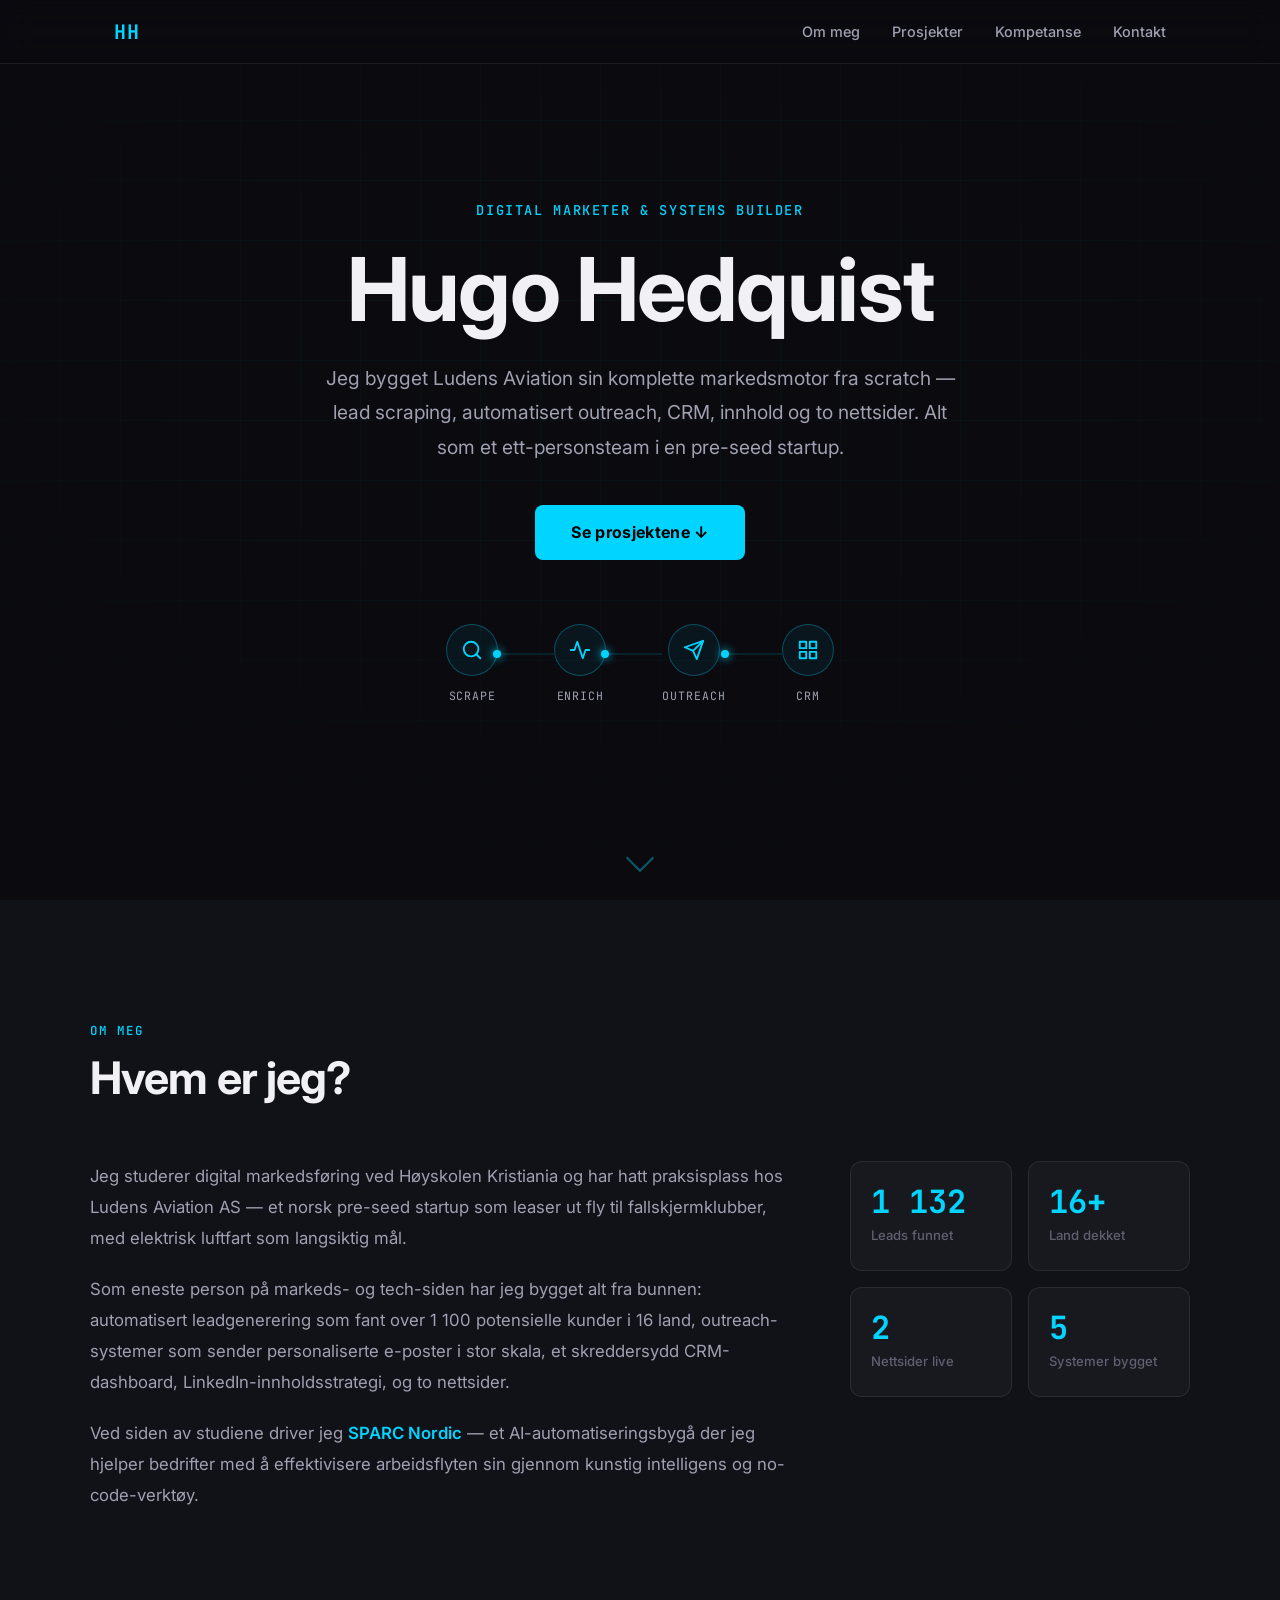
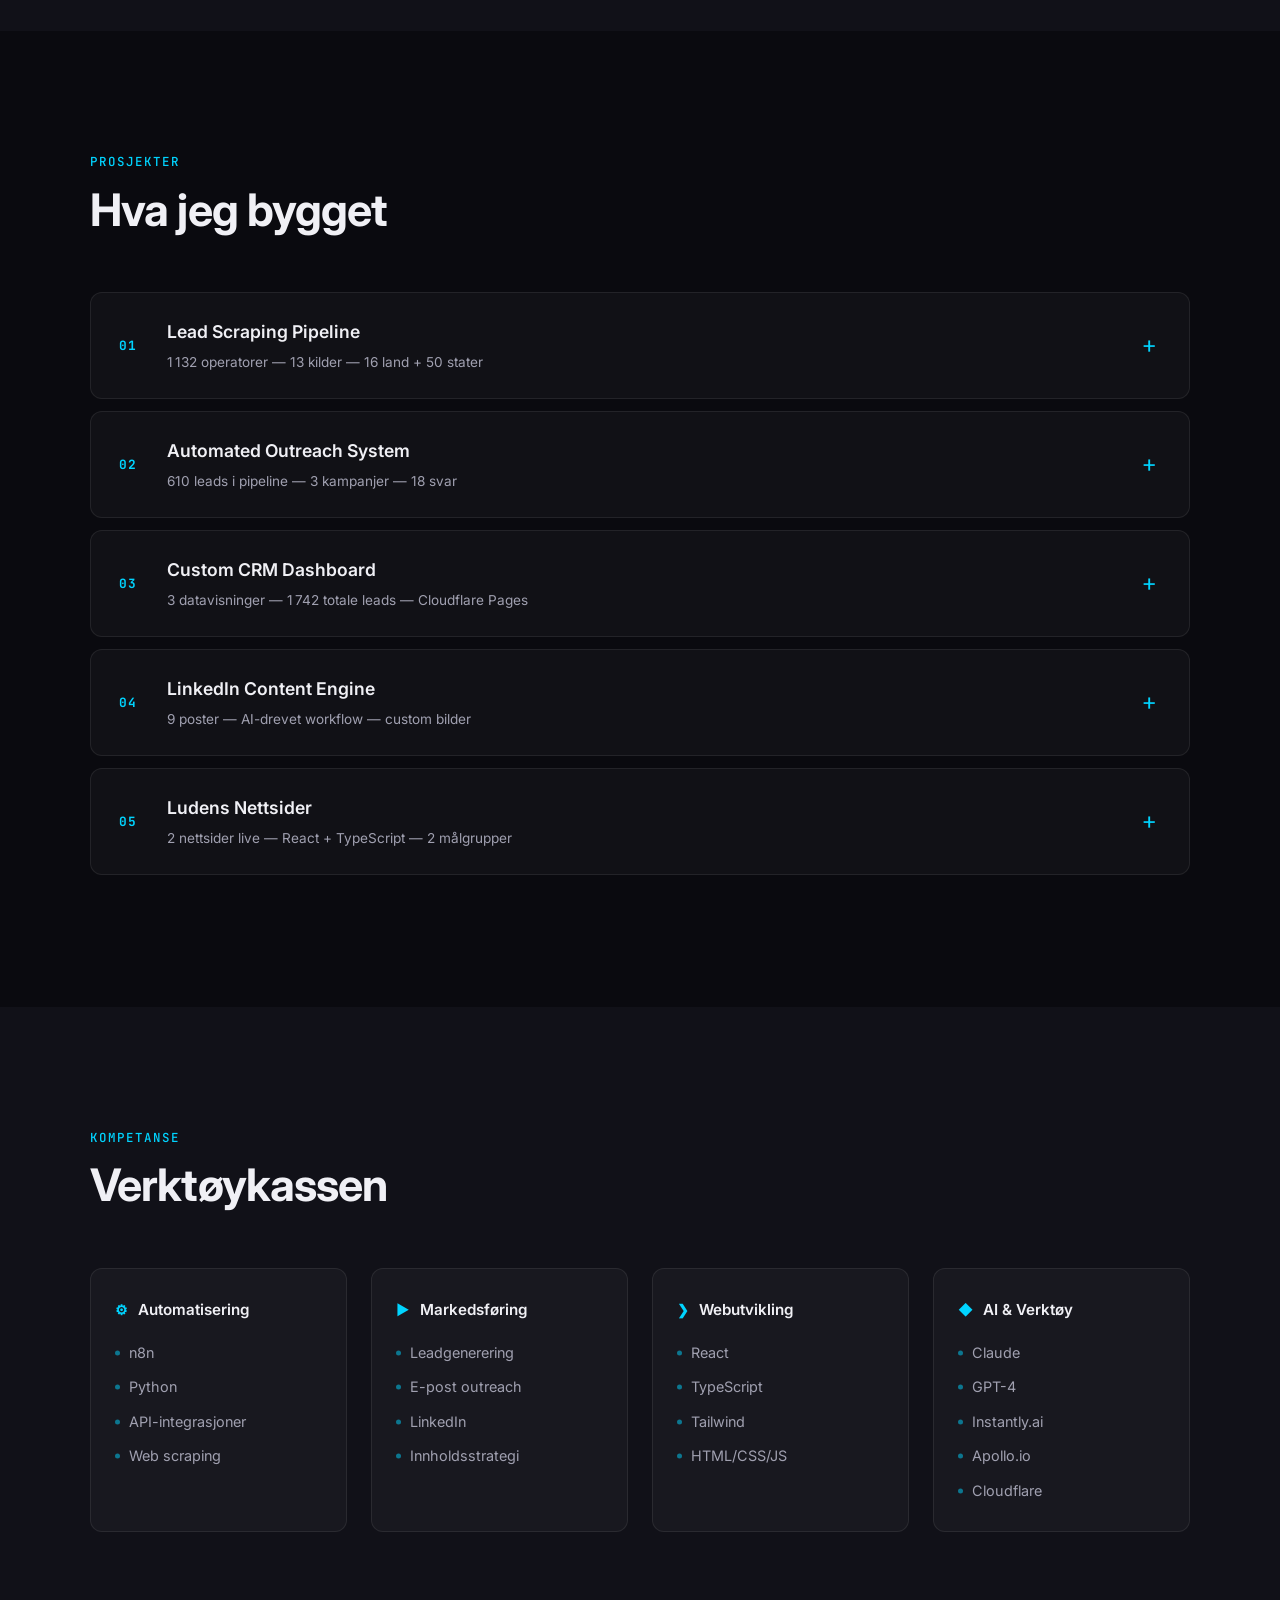
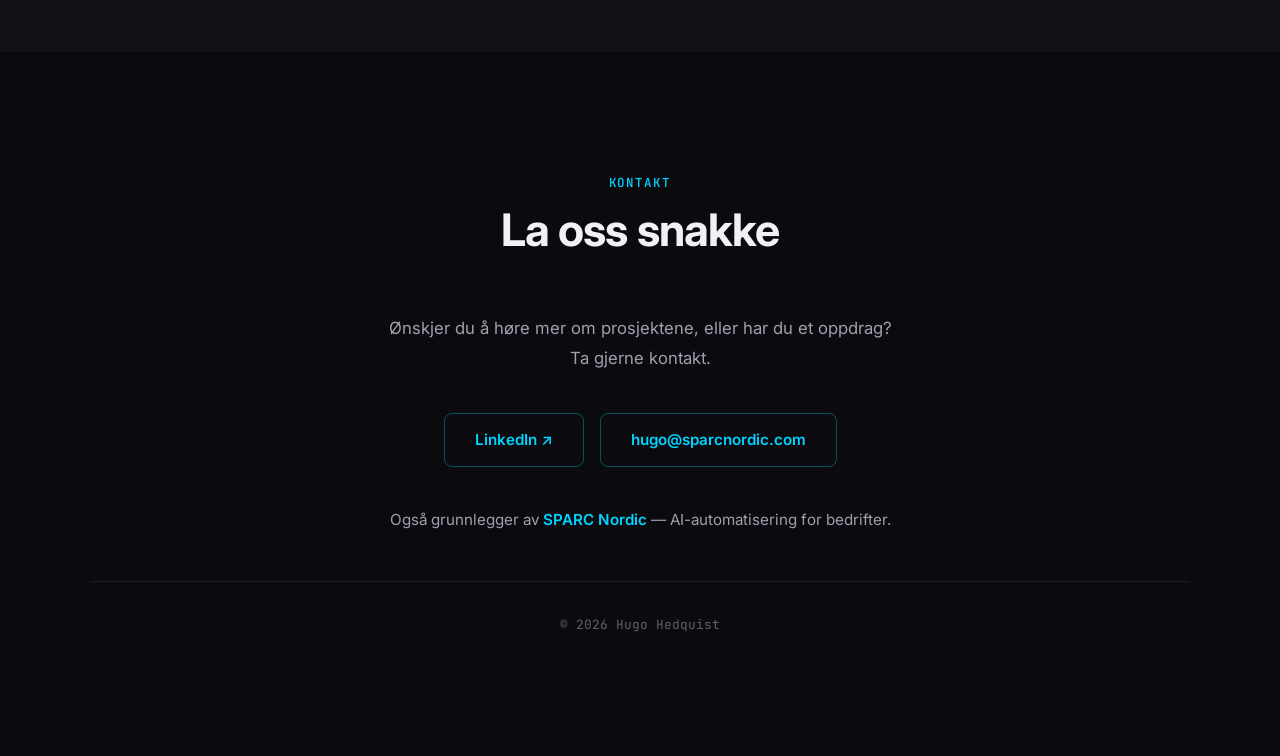
==== portfolio/index.html @ d5bcc483 "feat: complete portfolio site with all sections, styling, and interactions" ====
<!DOCTYPE html>
<html lang="nb">
<head>
  <meta charset="UTF-8" />
  <meta name="viewport" content="width=device-width, initial-scale=1.0" />
  <title>Hugo Hedquist — Digital Marketer &amp; Systems Builder</title>
  <meta name="description" content="Hugo Hedquist bygget Ludens Aviation sin komplette markedsmotor fra scratch — lead scraping, automatisert outreach, CRM, innhold og to nettsider." />
  <link rel="preconnect" href="https://fonts.googleapis.com" />
  <link rel="preconnect" href="https://fonts.gstatic.com" crossorigin />
  <link href="https://fonts.googleapis.com/css2?family=Inter:wght@300;400;500;600;700&family=JetBrains+Mono:wght@400;500;700&display=swap" rel="stylesheet" />
  <link rel="stylesheet" href="css/style.css" />
</head>
<body>

  <!-- ===== NAV ===== -->
  <nav id="main-nav" aria-label="Hovednavigasjon">
    <div class="nav-inner">
      <a href="#hero" class="nav-logo" aria-label="Hugo Hedquist — hjem">HH</a>
      <button class="nav-hamburger" id="hamburger" aria-label="Apne meny" aria-expanded="false" aria-controls="nav-links">
        <span></span><span></span><span></span>
      </button>
      <ul class="nav-links" id="nav-links" role="list">
        <li><a href="#about">Om meg</a></li>
        <li><a href="#cases">Prosjekter</a></li>
        <li><a href="#skills">Kompetanse</a></li>
        <li><a href="#contact">Kontakt</a></li>
      </ul>
    </div>
  </nav>

  <!-- ===== HERO ===== -->
  <section id="hero" aria-label="Hjem">
    <div class="hero-grid-bg" aria-hidden="true"></div>
    <div class="hero-content">
      <p class="hero-label">Digital Marketer &amp; Systems Builder</p>
      <h1 class="hero-title">Hugo Hedquist</h1>
      <p class="hero-subtitle">
        Jeg bygget Ludens Aviation sin komplette markedsmotor fra scratch — lead scraping, automatisert outreach, CRM, innhold og to nettsider. Alt som et ett-personsteam i en pre-seed startup.
      </p>
      <a href="#cases" class="btn-primary">Se prosjektene &#x2193;</a>
    </div>

    <!-- Pipeline animation -->
    <div class="pipeline" aria-label="Pipeline: Scrape til CRM">
      <div class="pipeline-step" aria-label="Steg 1: Scrape">
        <div class="pipeline-icon" aria-hidden="true">
          <svg width="22" height="22" viewBox="0 0 24 24" fill="none" stroke="currentColor" stroke-width="2" stroke-linecap="round" stroke-linejoin="round"><circle cx="11" cy="11" r="8"/><line x1="21" y1="21" x2="16.65" y2="16.65"/></svg>
        </div>
        <span class="pipeline-label">Scrape</span>
      </div>
      <div class="pipeline-connector" aria-hidden="true">
        <div class="pipeline-line"></div>
        <div class="pipeline-dot"></div>
      </div>
      <div class="pipeline-step" aria-label="Steg 2: Enrich">
        <div class="pipeline-icon" aria-hidden="true">
          <svg width="22" height="22" viewBox="0 0 24 24" fill="none" stroke="currentColor" stroke-width="2" stroke-linecap="round" stroke-linejoin="round"><polyline points="22 12 18 12 15 21 9 3 6 12 2 12"/></svg>
        </div>
        <span class="pipeline-label">Enrich</span>
      </div>
      <div class="pipeline-connector" aria-hidden="true">
        <div class="pipeline-line"></div>
        <div class="pipeline-dot"></div>
      </div>
      <div class="pipeline-step" aria-label="Steg 3: Outreach">
        <div class="pipeline-icon" aria-hidden="true">
          <svg width="22" height="22" viewBox="0 0 24 24" fill="none" stroke="currentColor" stroke-width="2" stroke-linecap="round" stroke-linejoin="round"><line x1="22" y1="2" x2="11" y2="13"/><polygon points="22 2 15 22 11 13 2 9 22 2"/></svg>
        </div>
        <span class="pipeline-label">Outreach</span>
      </div>
      <div class="pipeline-connector" aria-hidden="true">
        <div class="pipeline-line"></div>
        <div class="pipeline-dot"></div>
      </div>
      <div class="pipeline-step" aria-label="Steg 4: CRM">
        <div class="pipeline-icon" aria-hidden="true">
          <svg width="22" height="22" viewBox="0 0 24 24" fill="none" stroke="currentColor" stroke-width="2" stroke-linecap="round" stroke-linejoin="round"><rect x="3" y="3" width="7" height="7"/><rect x="14" y="3" width="7" height="7"/><rect x="14" y="14" width="7" height="7"/><rect x="3" y="14" width="7" height="7"/></svg>
        </div>
        <span class="pipeline-label">CRM</span>
      </div>
    </div>

    <div class="scroll-indicator" aria-hidden="true">
      <div class="scroll-arrow"></div>
    </div>
  </section>

  <!-- ===== ABOUT ===== -->
  <section id="about" aria-labelledby="about-heading">
    <div class="section-inner">
      <div class="section-label reveal">Om meg</div>
      <h2 id="about-heading" class="section-title reveal">Hvem er jeg?</h2>
      <div class="about-grid">
        <div class="about-text reveal">
          <p>
            Jeg studerer digital markedsf&#xF8;ring ved H&#xF8;yskolen Kristiania og har hatt praksisplass hos Ludens Aviation AS &mdash; et norsk pre-seed startup som leaser ut fly til fallskjermklubber, med elektrisk luftfart som langsiktig m&#xe5;l.
          </p>
          <p>
            Som eneste person p&#xe5; markeds- og tech-siden har jeg bygget alt fra bunnen: automatisert leadgenerering som fant over 1&nbsp;100 potensielle kunder i 16 land, outreach-systemer som sender personaliserte e-poster i stor skala, et skreddersydd CRM-dashboard, LinkedIn-innholdsstrategi, og to nettsider.
          </p>
          <p>
            Ved siden av studiene driver jeg <strong>SPARC Nordic</strong> &mdash; et AI-automatiseringsbyg&#xe5; der jeg hjelper bedrifter med &#xe5; effektivisere arbeidsflyten sin gjennom kunstig intelligens og no-code-verkt&#xF8;y.
          </p>
        </div>
        <div class="about-stats reveal">
          <div class="stat-card">
            <span class="stat-number">1 132</span>
            <span class="stat-desc">Leads funnet</span>
          </div>
          <div class="stat-card">
            <span class="stat-number">16+</span>
            <span class="stat-desc">Land dekket</span>
          </div>
          <div class="stat-card">
            <span class="stat-number">2</span>
            <span class="stat-desc">Nettsider live</span>
          </div>
          <div class="stat-card">
            <span class="stat-number">5</span>
            <span class="stat-desc">Systemer bygget</span>
          </div>
        </div>
      </div>
    </div>
  </section>

  <!-- ===== CASE STUDIES ===== -->
  <section id="cases" aria-labelledby="cases-heading">
    <div class="section-inner">
      <div class="section-label reveal">Prosjekter</div>
      <h2 id="cases-heading" class="section-title reveal">Hva jeg bygget</h2>
      <div class="cases-list" role="list">

        <!-- CASE 1 -->
        <article class="case-card reveal" role="listitem">
          <button
            class="case-header"
            aria-expanded="false"
            aria-controls="case-body-1"
            id="case-btn-1"
          >
            <span class="case-number">01</span>
            <div class="case-header-text">
              <span class="case-title">Lead Scraping Pipeline</span>
              <span class="case-subtitle">1&thinsp;132 operatorer &mdash; 13 kilder &mdash; 16 land + 50 stater</span>
            </div>
            <span class="case-toggle" aria-hidden="true">+</span>
          </button>
          <div class="case-body" id="case-body-1" role="region" aria-labelledby="case-btn-1">
            <div class="case-body-inner">
              <div class="terminal">
                <div class="terminal-header">
                  <span class="dot dot-red"></span>
                  <span class="dot dot-yellow"></span>
                  <span class="dot dot-green"></span>
                  <span class="terminal-title">find_a_dz/pipeline</span>
                </div>
                <pre class="terminal-body"><code>$ python run.py --full-pipeline

[1/5] Scraping 13 sources...
      USPA, BPA, FFP, Google, Dropzonefinder,
      Burble, KNVVL, Skydive.com + 5 more
[2/5] Deduplicating across sources...
[3/5] Enriching via Apollo API...
[4/5] Generating AI icebreakers...
[5/5] Scoring &amp; tiering leads...

&#x2713; 1,132 operators found
&#x2713; 16 EU countries + 50 US states
&#x2713; Priority: 847 Tier A | 285 Tier B</code></pre>
              </div>
              <div class="case-details">
                <div class="case-section">
                  <h3 class="case-section-title">Problem</h3>
                  <p>Ludens trengte &#xe5; identifisere alle potensielle kunder &mdash; fallskjermklubber som leaser fly &mdash; p&#xe5; tvers av Europa og USA. Manuell research ville tatt m&#xe5;neder.</p>
                </div>
                <div class="case-section">
                  <h3 class="case-section-title">L&#xF8;sning</h3>
                  <p>Jeg bygget en Python-pipeline med 13 ulike scrapere som henter data fra bransjekilder (USPA, BPA, FFP, Dropzonefinder m.fl.), Google-s&#xF8;k, og enrichment via Apollo API. Hver lead f&#xe5;r AI-genererte icebreakers og en prioriteringsscore.</p>
                </div>
                <div class="case-metrics">
                  <span class="metric">1&thinsp;132 Leads funnet</span>
                  <span class="metric">13 Scrapere</span>
                  <span class="metric">16+50 Land + stater</span>
                </div>
                <div class="case-tags">
                  <span class="tag">Python</span>
                  <span class="tag">Serper API</span>
                  <span class="tag">Apollo API</span>
                  <span class="tag">OpenAI</span>
                </div>
              </div>
            </div>
          </div>
        </article>

        <!-- CASE 2 -->
        <article class="case-card reveal" role="listitem">
          <button
            class="case-header"
            aria-expanded="false"
            aria-controls="case-body-2"
            id="case-btn-2"
          >
            <span class="case-number">02</span>
            <div class="case-header-text">
              <span class="case-title">Automated Outreach System</span>
              <span class="case-subtitle">610 leads i pipeline &mdash; 3 kampanjer &mdash; 18 svar</span>
            </div>
            <span class="case-toggle" aria-hidden="true">+</span>
          </button>
          <div class="case-body" id="case-body-2" role="region" aria-labelledby="case-btn-2">
            <div class="case-body-inner">
              <div class="terminal">
                <div class="terminal-header">
                  <span class="dot dot-red"></span>
                  <span class="dot dot-yellow"></span>
                  <span class="dot dot-green"></span>
                  <span class="terminal-title">n8n workflow &#x2192; instantly</span>
                </div>
                <pre class="terminal-body"><code>Workflow: Outreach Pipeline
&#x251C;&#x2500; Trigger: New lead in pipeline
&#x251C;&#x2500; Classify: Full Lease | Seasonal | Leaseback
&#x251C;&#x2500; AI Personalize: Generate icebreaker + subject
&#x251C;&#x2500; Route: EU | NA | Scandi campaign
&#x2514;&#x2500; Push to Instantly &#x2192; automated follow-up

Campaigns active: 3
Leads in pipeline: 610
Replies received: 18</code></pre>
              </div>
              <div class="case-details">
                <div class="case-section">
                  <h3 class="case-section-title">Problem</h3>
                  <p>Med over 1&nbsp;100 leads var manuell outreach umulig. Hver lead trengte personalisert kommunikasjon basert p&#xe5; samarbeidstype og region.</p>
                </div>
                <div class="case-section">
                  <h3 class="case-section-title">L&#xF8;sning</h3>
                  <p>Bygget et n8n-workflow koblet til Instantly.ai som automatisk klassifiserer leads, genererer personaliserte e-poster med AI, og sender via tre kampanjer (EU, Nord-Amerika, Skandinavia) med automatisk oppf&#xF8;lging.</p>
                </div>
                <div class="case-metrics">
                  <span class="metric">610 Leads i pipeline</span>
                  <span class="metric">3 Kampanjer</span>
                  <span class="metric">18 Svar mottatt</span>
                </div>
                <div class="case-tags">
                  <span class="tag">n8n</span>
                  <span class="tag">Instantly.ai</span>
                  <span class="tag">Claude API</span>
                  <span class="tag">GPT-4</span>
                </div>
              </div>
            </div>
          </div>
        </article>

        <!-- CASE 3 -->
        <article class="case-card reveal" role="listitem">
          <button
            class="case-header"
            aria-expanded="false"
            aria-controls="case-body-3"
            id="case-btn-3"
          >
            <span class="case-number">03</span>
            <div class="case-header-text">
              <span class="case-title">Custom CRM Dashboard</span>
              <span class="case-subtitle">3 datavisninger &mdash; 1&thinsp;742 totale leads &mdash; Cloudflare Pages</span>
            </div>
            <span class="case-toggle" aria-hidden="true">+</span>
          </button>
          <div class="case-body" id="case-body-3" role="region" aria-labelledby="case-btn-3">
            <div class="case-body-inner">
              <div class="terminal">
                <div class="terminal-header">
                  <span class="dot dot-red"></span>
                  <span class="dot dot-yellow"></span>
                  <span class="dot dot-green"></span>
                  <span class="terminal-title">ludens-crm.pages.dev</span>
                </div>
                <pre class="terminal-body"><code>Dashboard Tabs:
&#x251C;&#x2500; Outreach    &#x2192; 610 leads, reply tracking
&#x251C;&#x2500; DZ Operators &#x2192; 1,132 entries, tier scoring
&#x2514;&#x2500; Aircraft Owners &#x2192; rental scoring, registration

Features:
&#x251C;&#x2500; Glass-morphism UI
&#x251C;&#x2500; Search, filter, sort
&#x251C;&#x2500; Campaign sub-tabs (EU/NA/Scandi)
&#x251C;&#x2500; CSV export
&#x2514;&#x2500; Light/dark mode toggle</code></pre>
              </div>
              <div class="case-details">
                <div class="case-section">
                  <h3 class="case-section-title">Problem</h3>
                  <p>Standard CRM-verkt&#xF8;y som HubSpot passet ikke arbeidsflyten. Vi trengte &#xe5; spore leads fra scraping, gjennom outreach, til svar &mdash; p&#xe5; tvers av tre ulike datasett.</p>
                </div>
                <div class="case-section">
                  <h3 class="case-section-title">L&#xF8;sning</h3>
                  <p>Bygget et komplett CRM-dashboard fra scratch med HTML/CSS/JS. Tre datavisninger (Outreach, Dropzone Operators, Aircraft Owners), glass-morphism design, s&#xF8;kefiltre, kampanje-tabs, og CSV-eksport. Deployet p&#xe5; Cloudflare Pages.</p>
                </div>
                <div class="case-metrics">
                  <span class="metric">3 Datavisninger</span>
                  <span class="metric">1&thinsp;742 Totale leads</span>
                  <span class="metric">1 Dashboard</span>
                </div>
                <div class="case-tags">
                  <span class="tag">HTML/CSS/JS</span>
                  <span class="tag">Cloudflare Pages</span>
                  <span class="tag">Glass UI</span>
                </div>
              </div>
            </div>
          </div>
        </article>

        <!-- CASE 4 -->
        <article class="case-card reveal" role="listitem">
          <button
            class="case-header"
            aria-expanded="false"
            aria-controls="case-body-4"
            id="case-btn-4"
          >
            <span class="case-number">04</span>
            <div class="case-header-text">
              <span class="case-title">LinkedIn Content Engine</span>
              <span class="case-subtitle">9 poster &mdash; AI-drevet workflow &mdash; custom bilder</span>
            </div>
            <span class="case-toggle" aria-hidden="true">+</span>
          </button>
          <div class="case-body" id="case-body-4" role="region" aria-labelledby="case-btn-4">
            <div class="case-body-inner">
              <div class="terminal">
                <div class="terminal-header">
                  <span class="dot dot-red"></span>
                  <span class="dot dot-yellow"></span>
                  <span class="dot dot-green"></span>
                  <span class="terminal-title">content-engine</span>
                </div>
                <pre class="terminal-body"><code>Workflow: LinkedIn Post Generator
&#x251C;&#x2500; Input: Research topic + data points
&#x251C;&#x2500; Generate: 2 draft versions (breakdown + data-led)
&#x251C;&#x2500; Image: Custom visual per post
&#x251C;&#x2500; Review: Edit &amp; approve
&#x2514;&#x2500; Publish: LinkedIn company page

Topics covered: 9 posts
&#x251C;&#x2500; Battery tech breakthroughs
&#x251C;&#x2500; Dropzone economics &amp; noise
&#x251C;&#x2500; FAA testing regulations
&#x251C;&#x2500; Electric aircraft advantages
&#x2514;&#x2500; Industry analysis</code></pre>
              </div>
              <div class="case-details">
                <div class="case-section">
                  <h3 class="case-section-title">Problem</h3>
                  <p>Ludens trengte &#xe5; bygge troverdighet i elektrisk luftfart-bransjen gjennom LinkedIn, men hadde ingen innholdsstrategi eller kapasitet.</p>
                </div>
                <div class="case-section">
                  <h3 class="case-section-title">L&#xF8;sning</h3>
                  <p>Utviklet en AI-drevet innholdsworkflow: research-baserte emner, automatisk generering av to utkast-versjoner per post, custom bilder, og publisering p&#xe5; Ludens sin LinkedIn-side.</p>
                </div>
                <div class="case-metrics">
                  <span class="metric">9 Poster publisert</span>
                  <span class="metric">2 Versjoner per post</span>
                  <span class="metric">9 Custom bilder</span>
                </div>
                <div class="case-tags">
                  <span class="tag">AI Workflow</span>
                  <span class="tag">LinkedIn</span>
                  <span class="tag">Content Strategy</span>
                </div>
              </div>
            </div>
          </div>
        </article>

        <!-- CASE 5 -->
        <article class="case-card reveal" role="listitem">
          <button
            class="case-header"
            aria-expanded="false"
            aria-controls="case-body-5"
            id="case-btn-5"
          >
            <span class="case-number">05</span>
            <div class="case-header-text">
              <span class="case-title">Ludens Nettsider</span>
              <span class="case-subtitle">2 nettsider live &mdash; React + TypeScript &mdash; 2 m&#xe5;lgrupper</span>
            </div>
            <span class="case-toggle" aria-hidden="true">+</span>
          </button>
          <div class="case-body" id="case-body-5" role="region" aria-labelledby="case-btn-5">
            <div class="case-body-inner">
              <div class="terminal">
                <div class="terminal-header">
                  <span class="dot dot-red"></span>
                  <span class="dot dot-yellow"></span>
                  <span class="dot dot-green"></span>
                  <span class="terminal-title">ludens websites</span>
                </div>
                <pre class="terminal-body"><code>Sites deployed:
&#x251C;&#x2500; ludensskydiving.com
&#x2502;   &#x251C;&#x2500; Customer-facing landing page
&#x2502;   &#x251C;&#x2500; Interactive 3D globe (world presence)
&#x2502;   &#x251C;&#x2500; Fleet showcase
&#x2502;   &#x2514;&#x2500; React + Vite + Tailwind + TypeScript
&#x2502;
&#x2514;&#x2500; ludensaviation.com
    &#x251C;&#x2500; Investor teaser site
    &#x251C;&#x2500; Password-gated pitch deck access
    &#x251C;&#x2500; Email request flow &#x2192; CEO inbox
    &#x2514;&#x2500; React + Vite + Tailwind + TypeScript</code></pre>
              </div>
              <div class="case-details">
                <div class="case-section">
                  <h3 class="case-section-title">Problem</h3>
                  <p>Ludens trengte webpresens for to m&#xe5;lgrupper: fallskjermoperatorer (kunder) og potensielle investorer &mdash; med ulik tone, innhold og tilgangsniv&#xe5;.</p>
                </div>
                <div class="case-section">
                  <h3 class="case-section-title">L&#xF8;sning</h3>
                  <p>Bygget to separate nettsider. ludensskydiving.com med interaktiv 3D-globus, fleet-showcase og responsivt design for operatorer. ludensaviation.com som investor teaser med passordmur og e-post-foresp&#xF8;rselsflyt for tilgang til pitch deck.</p>
                </div>
                <div class="case-metrics">
                  <span class="metric">2 Nettsider live</span>
                  <span class="metric">2 M&#xe5;lgrupper</span>
                  <span class="metric">1 Passord-gate</span>
                </div>
                <div class="case-tags">
                  <span class="tag">React</span>
                  <span class="tag">Vite</span>
                  <span class="tag">Tailwind</span>
                  <span class="tag">TypeScript</span>
                  <span class="tag">IONOS</span>
                </div>
              </div>
            </div>
          </div>
        </article>

      </div><!-- /cases-list -->
    </div>
  </section>

  <!-- ===== SKILLS ===== -->
  <section id="skills" aria-labelledby="skills-heading">
    <div class="section-inner">
      <div class="section-label reveal">Kompetanse</div>
      <h2 id="skills-heading" class="section-title reveal">Verkt&#xF8;ykassen</h2>
      <div class="skills-grid">

        <div class="skill-group reveal">
          <h3 class="skill-group-title">
            <span class="skill-icon" aria-hidden="true">&#x2699;</span>
            Automatisering
          </h3>
          <ul class="skill-list" role="list">
            <li>n8n</li>
            <li>Python</li>
            <li>API-integrasjoner</li>
            <li>Web scraping</li>
          </ul>
        </div>

        <div class="skill-group reveal">
          <h3 class="skill-group-title">
            <span class="skill-icon" aria-hidden="true">&#x25B6;</span>
            Markedsf&#xF8;ring
          </h3>
          <ul class="skill-list" role="list">
            <li>Leadgenerering</li>
            <li>E-post outreach</li>
            <li>LinkedIn</li>
            <li>Innholdsstrategi</li>
          </ul>
        </div>

        <div class="skill-group reveal">
          <h3 class="skill-group-title">
            <span class="skill-icon" aria-hidden="true">&#x276F;</span>
            Webutvikling
          </h3>
          <ul class="skill-list" role="list">
            <li>React</li>
            <li>TypeScript</li>
            <li>Tailwind</li>
            <li>HTML/CSS/JS</li>
          </ul>
        </div>

        <div class="skill-group reveal">
          <h3 class="skill-group-title">
            <span class="skill-icon" aria-hidden="true">&#x25C6;</span>
            AI &amp; Verkt&#xF8;y
          </h3>
          <ul class="skill-list" role="list">
            <li>Claude</li>
            <li>GPT-4</li>
            <li>Instantly.ai</li>
            <li>Apollo.io</li>
            <li>Cloudflare</li>
          </ul>
        </div>

      </div>
    </div>
  </section>

  <!-- ===== CONTACT / FOOTER ===== -->
  <footer id="contact" aria-labelledby="contact-heading">
    <div class="section-inner">
      <div class="section-label reveal">Kontakt</div>
      <h2 id="contact-heading" class="section-title reveal">La oss snakke</h2>
      <p class="contact-intro reveal">
        &#xD8;nskjer du &#xe5; h&#xF8;re mer om prosjektene, eller har du et oppdrag? Ta gjerne kontakt.
      </p>
      <div class="contact-links reveal">
        <a
          href="https://www.linkedin.com/in/hugohedquist/"
          class="btn-outline"
          target="_blank"
          rel="noopener noreferrer"
          aria-label="Hugo Hedquist p&#xe5; LinkedIn (&#xe5;pnes i ny fane)"
        >
          LinkedIn &#x2197;
        </a>
        <a
          href="mailto:hugo@sparcnordic.com"
          class="btn-outline"
          aria-label="Send e-post til hugo@sparcnordic.com"
        >
          hugo@sparcnordic.com
        </a>
      </div>
      <p class="contact-sparc reveal">
        Ogs&#xe5; grunnlegger av <strong>SPARC Nordic</strong> &mdash; AI-automatisering for bedrifter.
      </p>
      <p class="footer-copy">&copy; 2026 Hugo Hedquist</p>
    </div>
  </footer>

  <script src="js/main.js"></script>
</body>
</html>
---- portfolio/css/style.css ----
/* ====================================================
   DESIGN TOKENS
   ==================================================== */
:root {
  --bg-primary:    #0a0a0f;
  --bg-secondary:  #111118;
  --bg-card:       rgba(255, 255, 255, 0.03);
  --border:        rgba(255, 255, 255, 0.08);
  --text-primary:  #f0f0f5;
  --text-secondary:#a0a0b0;
  --text-muted:    #606070;
  --accent:        #00d4ff;
  --accent-glow:   rgba(0, 212, 255, 0.15);
  --terminal-bg:   #0d0d14;
  --terminal-text: #00d4ff;
  --font-body:     'Inter', sans-serif;
  --font-mono:     'JetBrains Mono', monospace;

  --nav-height:    64px;
  --section-gap:   120px;
  --radius-card:   12px;
  --radius-btn:    8px;
  --transition:    0.3s ease;
}

/* ====================================================
   CSS RESET
   ==================================================== */
*, *::before, *::after {
  box-sizing: border-box;
  margin: 0;
  padding: 0;
}

html {
  scroll-behavior: smooth;
  font-size: 16px;
}

body {
  background-color: var(--bg-primary);
  color: var(--text-primary);
  font-family: var(--font-body);
  line-height: 1.7;
  -webkit-font-smoothing: antialiased;
  overflow-x: hidden;
}

img, svg { display: block; max-width: 100%; }
a { color: inherit; text-decoration: none; }
button { background: none; border: none; cursor: pointer; font: inherit; color: inherit; }
ul, ol { list-style: none; }

/* ====================================================
   NAVIGATION
   ==================================================== */
#main-nav {
  position: fixed;
  top: 0;
  left: 0;
  right: 0;
  z-index: 100;
  height: var(--nav-height);
  backdrop-filter: blur(16px) saturate(1.4);
  -webkit-backdrop-filter: blur(16px) saturate(1.4);
  background: rgba(10, 10, 15, 0.6);
  border-bottom: 1px solid var(--border);
  transition: background var(--transition), box-shadow var(--transition);
}

#main-nav.scrolled {
  background: rgba(10, 10, 15, 0.88);
  box-shadow: 0 4px 32px rgba(0, 0, 0, 0.5);
}

.nav-inner {
  max-width: 1100px;
  margin: 0 auto;
  padding: 0 24px;
  height: 100%;
  display: flex;
  align-items: center;
  justify-content: space-between;
}

.nav-logo {
  font-family: var(--font-mono);
  font-size: 1.25rem;
  font-weight: 700;
  color: var(--accent);
  letter-spacing: 0.05em;
  transition: opacity var(--transition);
}

.nav-logo:hover { opacity: 0.75; }

.nav-links {
  display: flex;
  gap: 32px;
}

.nav-links a {
  font-size: 0.9rem;
  font-weight: 500;
  color: var(--text-secondary);
  transition: color var(--transition);
  position: relative;
}

.nav-links a::after {
  content: '';
  position: absolute;
  bottom: -3px;
  left: 0;
  right: 0;
  height: 1px;
  background: var(--accent);
  transform: scaleX(0);
  transform-origin: left;
  transition: transform var(--transition);
}

.nav-links a:hover {
  color: var(--text-primary);
}

.nav-links a:hover::after {
  transform: scaleX(1);
}

/* Hamburger */
.nav-hamburger {
  display: none;
  flex-direction: column;
  gap: 5px;
  padding: 6px;
  border-radius: 6px;
}

.nav-hamburger span {
  display: block;
  width: 22px;
  height: 2px;
  background: var(--text-secondary);
  border-radius: 2px;
  transition: transform var(--transition), opacity var(--transition), background var(--transition);
}

.nav-hamburger[aria-expanded="true"] span:nth-child(1) {
  transform: translateY(7px) rotate(45deg);
}

.nav-hamburger[aria-expanded="true"] span:nth-child(2) {
  opacity: 0;
  transform: scaleX(0);
}

.nav-hamburger[aria-expanded="true"] span:nth-child(3) {
  transform: translateY(-7px) rotate(-45deg);
}

/* ====================================================
   HERO
   ==================================================== */
#hero {
  position: relative;
  min-height: 100vh;
  display: flex;
  flex-direction: column;
  align-items: center;
  justify-content: center;
  padding: calc(var(--nav-height) + 40px) 24px 100px;
  overflow: hidden;
  text-align: center;
}

/* Grid background */
.hero-grid-bg {
  position: absolute;
  inset: 0;
  z-index: 0;
  background-image:
    linear-gradient(rgba(0, 212, 255, 0.04) 1px, transparent 1px),
    linear-gradient(90deg, rgba(0, 212, 255, 0.04) 1px, transparent 1px);
  background-size: 60px 60px;
  mask-image: radial-gradient(ellipse 80% 70% at 50% 40%, black 30%, transparent 100%);
  -webkit-mask-image: radial-gradient(ellipse 80% 70% at 50% 40%, black 30%, transparent 100%);
}

.hero-content {
  position: relative;
  z-index: 1;
  max-width: 760px;
}

.hero-label {
  font-family: var(--font-mono);
  font-size: 0.85rem;
  font-weight: 500;
  color: var(--accent);
  letter-spacing: 0.12em;
  text-transform: uppercase;
  margin-bottom: 20px;
  opacity: 0;
  animation: fadeInUp 0.7s 0.1s forwards;
}

.hero-title {
  font-size: clamp(2.8rem, 8vw, 5.5rem);
  font-weight: 700;
  line-height: 1.08;
  letter-spacing: -0.02em;
  color: var(--text-primary);
  margin-bottom: 24px;
  opacity: 0;
  animation: fadeInUp 0.7s 0.25s forwards;
}

.hero-subtitle {
  font-size: clamp(1rem, 2.2vw, 1.2rem);
  color: var(--text-secondary);
  line-height: 1.8;
  max-width: 640px;
  margin: 0 auto 40px;
  opacity: 0;
  animation: fadeInUp 0.7s 0.4s forwards;
}

/* CTA button */
.btn-primary {
  display: inline-block;
  padding: 14px 36px;
  background: var(--accent);
  color: #000;
  font-weight: 700;
  font-size: 1rem;
  border-radius: var(--radius-btn);
  letter-spacing: 0.02em;
  transition: transform var(--transition), box-shadow var(--transition), opacity var(--transition);
  opacity: 0;
  animation: fadeInUp 0.7s 0.55s forwards;
}

.btn-primary:hover {
  transform: translateY(-2px);
  box-shadow: 0 0 28px rgba(0, 212, 255, 0.4);
}

.btn-primary:active { transform: translateY(0); }

/* ---- Pipeline ---- */
.pipeline {
  position: relative;
  z-index: 1;
  display: flex;
  align-items: center;
  justify-content: center;
  gap: 0;
  margin-top: 64px;
  flex-wrap: nowrap;
  opacity: 0;
  animation: fadeInUp 0.7s 0.7s forwards;
}

.pipeline-step {
  display: flex;
  flex-direction: column;
  align-items: center;
  gap: 10px;
}

.pipeline-icon {
  width: 52px;
  height: 52px;
  border-radius: 50%;
  border: 1px solid rgba(0, 212, 255, 0.3);
  background: rgba(0, 212, 255, 0.06);
  display: flex;
  align-items: center;
  justify-content: center;
  color: var(--accent);
  transition: border-color var(--transition), background var(--transition), box-shadow var(--transition);
}

.pipeline-step:hover .pipeline-icon {
  border-color: var(--accent);
  background: rgba(0, 212, 255, 0.12);
  box-shadow: 0 0 20px rgba(0, 212, 255, 0.25);
}

.pipeline-label {
  font-family: var(--font-mono);
  font-size: 0.72rem;
  color: var(--text-secondary);
  letter-spacing: 0.08em;
  text-transform: uppercase;
}

/* Connector between steps */
.pipeline-connector {
  position: relative;
  width: 56px;
  height: 2px;
  background: rgba(0, 212, 255, 0.12);
  margin-bottom: 22px;
  overflow: visible;
}

.pipeline-line {
  position: absolute;
  top: 0;
  left: 0;
  height: 2px;
  width: 0;
  background: var(--accent);
  box-shadow: 0 0 8px var(--accent);
  animation: flowLine 2.4s 1.2s ease-in-out infinite;
}

.pipeline-connector:nth-of-type(3) .pipeline-line {
  animation-delay: 1.5s;
}

.pipeline-connector:nth-of-type(5) .pipeline-line {
  animation-delay: 1.8s;
}

.pipeline-dot {
  position: absolute;
  top: 50%;
  left: -5px;
  width: 8px;
  height: 8px;
  border-radius: 50%;
  background: var(--accent);
  transform: translateY(-50%);
  box-shadow: 0 0 10px var(--accent);
  animation: moveDot 2.4s 1.2s ease-in-out infinite;
}

.pipeline-connector:nth-of-type(3) .pipeline-dot {
  animation-delay: 1.5s;
}

.pipeline-connector:nth-of-type(5) .pipeline-dot {
  animation-delay: 1.8s;
}

@keyframes flowLine {
  0%   { width: 0; opacity: 1; }
  60%  { width: 100%; opacity: 1; }
  100% { width: 100%; opacity: 0; }
}

@keyframes moveDot {
  0%   { left: -5px; opacity: 1; }
  60%  { left: calc(100% - 3px); opacity: 1; }
  100% { left: calc(100% - 3px); opacity: 0; }
}

/* Scroll indicator */
.scroll-indicator {
  position: absolute;
  bottom: 32px;
  left: 50%;
  transform: translateX(-50%);
  z-index: 1;
}

.scroll-arrow {
  width: 20px;
  height: 20px;
  border-right: 2px solid rgba(0, 212, 255, 0.4);
  border-bottom: 2px solid rgba(0, 212, 255, 0.4);
  transform: rotate(45deg);
  animation: bounce 1.6s ease-in-out infinite;
}

@keyframes bounce {
  0%, 100% { transform: rotate(45deg) translateY(0); opacity: 0.4; }
  50%       { transform: rotate(45deg) translateY(6px); opacity: 1; }
}

/* ====================================================
   SECTION SHARED
   ==================================================== */
section, footer {
  padding: var(--section-gap) 24px;
}

.section-inner {
  max-width: 1100px;
  margin: 0 auto;
}

.section-label {
  font-family: var(--font-mono);
  font-size: 0.78rem;
  font-weight: 500;
  color: var(--accent);
  letter-spacing: 0.16em;
  text-transform: uppercase;
  margin-bottom: 12px;
}

.section-title {
  font-size: clamp(1.8rem, 4vw, 2.8rem);
  font-weight: 700;
  letter-spacing: -0.02em;
  line-height: 1.15;
  margin-bottom: 56px;
  color: var(--text-primary);
}

/* ====================================================
   ABOUT
   ==================================================== */
#about {
  background: var(--bg-secondary);
}

.about-grid {
  display: grid;
  grid-template-columns: 1fr 340px;
  gap: 64px;
  align-items: start;
}

.about-text p {
  color: var(--text-secondary);
  margin-bottom: 20px;
  font-size: 1.05rem;
  line-height: 1.85;
}

.about-text p:last-child { margin-bottom: 0; }

.about-text strong {
  color: var(--accent);
  font-weight: 600;
}

/* Stats */
.about-stats {
  display: grid;
  grid-template-columns: 1fr 1fr;
  gap: 16px;
}

.stat-card {
  background: var(--bg-card);
  border: 1px solid var(--border);
  border-radius: var(--radius-card);
  padding: 24px 20px;
  display: flex;
  flex-direction: column;
  gap: 6px;
  transition: border-color var(--transition), box-shadow var(--transition);
}

.stat-card:hover {
  border-color: rgba(0, 212, 255, 0.25);
  box-shadow: 0 0 20px rgba(0, 212, 255, 0.06);
}

.stat-number {
  font-family: var(--font-mono);
  font-size: 2rem;
  font-weight: 700;
  color: var(--accent);
  line-height: 1;
}

.stat-desc {
  font-size: 0.82rem;
  color: var(--text-muted);
  font-weight: 500;
}

/* ====================================================
   CASE STUDIES
   ==================================================== */
#cases {
  background: var(--bg-primary);
}

.cases-list {
  display: flex;
  flex-direction: column;
  gap: 0;
}

/* Card */
.case-card {
  border: 1px solid var(--border);
  border-radius: var(--radius-card);
  overflow: hidden;
  background: var(--bg-card);
  transition: border-color var(--transition), box-shadow var(--transition);
  margin-bottom: 12px;
}

.case-card:hover,
.case-card:has(.case-header[aria-expanded="true"]) {
  border-color: rgba(0, 212, 255, 0.2);
  box-shadow: 0 0 32px rgba(0, 212, 255, 0.05);
}

/* Card header (button) */
.case-header {
  width: 100%;
  display: flex;
  align-items: center;
  gap: 20px;
  padding: 24px 28px;
  text-align: left;
  transition: background var(--transition);
}

.case-header:hover {
  background: rgba(255, 255, 255, 0.02);
}

.case-number {
  font-family: var(--font-mono);
  font-size: 0.8rem;
  color: var(--accent);
  font-weight: 700;
  letter-spacing: 0.08em;
  flex-shrink: 0;
  width: 28px;
}

.case-header-text {
  flex: 1;
  display: flex;
  flex-direction: column;
  gap: 4px;
}

.case-title {
  font-size: 1.1rem;
  font-weight: 600;
  color: var(--text-primary);
}

.case-subtitle {
  font-size: 0.85rem;
  color: var(--text-secondary);
}

.case-toggle {
  font-family: var(--font-mono);
  font-size: 1.5rem;
  font-weight: 300;
  color: var(--accent);
  flex-shrink: 0;
  line-height: 1;
  transition: transform var(--transition);
  user-select: none;
  width: 24px;
  text-align: center;
}

.case-card.open .case-toggle {
  transform: rotate(45deg);
}

/* Card body (expandable) */
.case-body {
  max-height: 0;
  overflow: hidden;
  transition: max-height 0.55s cubic-bezier(0.4, 0, 0.2, 1);
}

.case-card.open .case-body {
  max-height: 1000px;
}

.case-body-inner {
  display: grid;
  grid-template-columns: 1fr 1fr;
  gap: 32px;
  padding: 0 28px 32px;
}

/* ---- Terminal ---- */
.terminal {
  background: var(--terminal-bg);
  border: 1px solid rgba(0, 212, 255, 0.12);
  border-radius: 10px;
  overflow: hidden;
  font-family: var(--font-mono);
}

.terminal-header {
  display: flex;
  align-items: center;
  gap: 8px;
  padding: 10px 14px;
  background: rgba(255, 255, 255, 0.03);
  border-bottom: 1px solid rgba(255, 255, 255, 0.05);
}

.dot {
  width: 12px;
  height: 12px;
  border-radius: 50%;
  flex-shrink: 0;
}

.dot-red    { background: #ff5f57; }
.dot-yellow { background: #febc2e; }
.dot-green  { background: #28c840; }

.terminal-title {
  font-size: 0.72rem;
  color: var(--text-muted);
  margin-left: 4px;
  flex: 1;
  text-align: center;
}

.terminal-body {
  padding: 18px 16px;
  overflow-x: auto;
}

.terminal-body code {
  font-family: var(--font-mono);
  font-size: 0.8rem;
  line-height: 1.7;
  color: var(--terminal-text);
  white-space: pre;
}

/* ---- Case details ---- */
.case-details {
  display: flex;
  flex-direction: column;
  gap: 20px;
  justify-content: center;
}

.case-section-title {
  font-family: var(--font-mono);
  font-size: 0.72rem;
  color: var(--text-muted);
  letter-spacing: 0.14em;
  text-transform: uppercase;
  margin-bottom: 6px;
}

.case-section p {
  font-size: 0.9rem;
  color: var(--text-secondary);
  line-height: 1.75;
}

.case-metrics {
  display: flex;
  flex-wrap: wrap;
  gap: 10px;
}

.metric {
  font-family: var(--font-mono);
  font-size: 0.78rem;
  font-weight: 700;
  color: var(--accent);
  background: var(--accent-glow);
  border: 1px solid rgba(0, 212, 255, 0.2);
  padding: 5px 12px;
  border-radius: 4px;
  white-space: nowrap;
}

.case-tags {
  display: flex;
  flex-wrap: wrap;
  gap: 8px;
}

.tag {
  font-size: 0.78rem;
  font-weight: 500;
  color: var(--text-secondary);
  background: rgba(255, 255, 255, 0.05);
  border: 1px solid var(--border);
  padding: 4px 10px;
  border-radius: 4px;
}

/* ====================================================
   SKILLS
   ==================================================== */
#skills {
  background: var(--bg-secondary);
}

.skills-grid {
  display: grid;
  grid-template-columns: repeat(auto-fit, minmax(220px, 1fr));
  gap: 24px;
}

.skill-group {
  background: var(--bg-card);
  border: 1px solid var(--border);
  border-radius: var(--radius-card);
  padding: 28px 24px;
  transition: border-color var(--transition), box-shadow var(--transition), transform var(--transition);
}

.skill-group:hover {
  border-color: rgba(0, 212, 255, 0.2);
  box-shadow: 0 0 28px rgba(0, 212, 255, 0.06);
  transform: translateY(-2px);
}

.skill-group-title {
  font-size: 0.95rem;
  font-weight: 600;
  color: var(--text-primary);
  margin-bottom: 18px;
  display: flex;
  align-items: center;
  gap: 10px;
}

.skill-icon {
  color: var(--accent);
  font-size: 0.9rem;
}

.skill-list {
  display: flex;
  flex-direction: column;
  gap: 10px;
}

.skill-list li {
  font-size: 0.9rem;
  color: var(--text-secondary);
  padding-left: 14px;
  position: relative;
}

.skill-list li::before {
  content: '';
  position: absolute;
  left: 0;
  top: 50%;
  transform: translateY(-50%);
  width: 5px;
  height: 5px;
  border-radius: 50%;
  background: var(--accent);
  opacity: 0.5;
}

/* ====================================================
   CONTACT / FOOTER
   ==================================================== */
#contact {
  background: var(--bg-primary);
  text-align: center;
}

.contact-intro {
  font-size: 1.05rem;
  color: var(--text-secondary);
  max-width: 520px;
  margin: 0 auto 40px;
  line-height: 1.8;
}

.contact-links {
  display: flex;
  flex-wrap: wrap;
  gap: 16px;
  justify-content: center;
  margin-bottom: 40px;
}

.btn-outline {
  display: inline-block;
  padding: 13px 30px;
  border: 1px solid rgba(0, 212, 255, 0.35);
  border-radius: var(--radius-btn);
  color: var(--accent);
  font-weight: 600;
  font-size: 0.95rem;
  transition: background var(--transition), border-color var(--transition), box-shadow var(--transition), transform var(--transition);
}

.btn-outline:hover {
  background: var(--accent-glow);
  border-color: var(--accent);
  box-shadow: 0 0 24px rgba(0, 212, 255, 0.2);
  transform: translateY(-2px);
}

.contact-sparc {
  font-size: 0.95rem;
  color: var(--text-secondary);
  margin-bottom: 48px;
}

.contact-sparc strong {
  color: var(--accent);
  font-weight: 600;
}

.footer-copy {
  font-size: 0.8rem;
  color: var(--text-muted);
  font-family: var(--font-mono);
  padding-top: 32px;
  border-top: 1px solid var(--border);
  max-width: 1100px;
  margin: 0 auto;
}

/* ====================================================
   SCROLL REVEAL
   ==================================================== */
.reveal {
  opacity: 0;
  transform: translateY(30px);
  transition: opacity 0.6s ease, transform 0.6s ease;
}

.reveal.visible {
  opacity: 1;
  transform: translateY(0);
}

/* ====================================================
   HERO ENTRY ANIMATION
   ==================================================== */
@keyframes fadeInUp {
  from {
    opacity: 0;
    transform: translateY(24px);
  }
  to {
    opacity: 1;
    transform: translateY(0);
  }
}

/* ====================================================
   REDUCED MOTION
   ==================================================== */
@media (prefers-reduced-motion: reduce) {
  *,
  *::before,
  *::after {
    animation-duration: 0.01ms !important;
    animation-iteration-count: 1 !important;
    transition-duration: 0.01ms !important;
  }

  html { scroll-behavior: auto; }

  .hero-label,
  .hero-title,
  .hero-subtitle,
  .btn-primary,
  .pipeline {
    opacity: 1;
    animation: none;
  }

  .reveal {
    opacity: 1;
    transform: none;
  }

  .pipeline-line,
  .pipeline-dot,
  .scroll-arrow {
    animation: none;
  }
}

/* ====================================================
   RESPONSIVE — 768 px BREAKPOINT
   ==================================================== */
@media (max-width: 768px) {

  :root {
    --section-gap: 80px;
  }

  /* Nav mobile */
  .nav-hamburger {
    display: flex;
  }

  .nav-links {
    position: fixed;
    top: var(--nav-height);
    left: 0;
    right: 0;
    background: rgba(10, 10, 15, 0.97);
    backdrop-filter: blur(16px);
    -webkit-backdrop-filter: blur(16px);
    flex-direction: column;
    gap: 0;
    padding: 16px 0 24px;
    border-bottom: 1px solid var(--border);
    transform: translateY(-110%);
    transition: transform 0.35s ease;
    pointer-events: none;
  }

  .nav-links.open {
    transform: translateY(0);
    pointer-events: all;
  }

  .nav-links li {
    padding: 0 24px;
  }

  .nav-links a {
    display: block;
    padding: 14px 0;
    font-size: 1rem;
    border-bottom: 1px solid var(--border);
    color: var(--text-primary);
  }

  .nav-links li:last-child a {
    border-bottom: none;
  }

  /* Hero */
  .hero-title {
    font-size: clamp(2.2rem, 11vw, 3.5rem);
  }

  /* Pipeline stacks */
  .pipeline {
    flex-wrap: wrap;
    gap: 16px;
    justify-content: center;
  }

  .pipeline-connector {
    display: none;
  }

  /* About */
  .about-grid {
    grid-template-columns: 1fr;
    gap: 48px;
  }

  .about-stats {
    grid-template-columns: 1fr 1fr;
  }

  /* Case body */
  .case-body-inner {
    grid-template-columns: 1fr;
    gap: 24px;
    padding: 0 20px 28px;
  }

  .case-header {
    padding: 20px 20px;
    gap: 14px;
  }

  /* Skills */
  .skills-grid {
    grid-template-columns: 1fr 1fr;
  }

  /* Footer */
  .contact-links {
    flex-direction: column;
    align-items: center;
  }
}

@media (max-width: 480px) {
  .about-stats {
    grid-template-columns: 1fr 1fr;
  }

  .skills-grid {
    grid-template-columns: 1fr;
  }

  .case-header {
    flex-wrap: wrap;
  }

  .case-number {
    width: auto;
  }
}
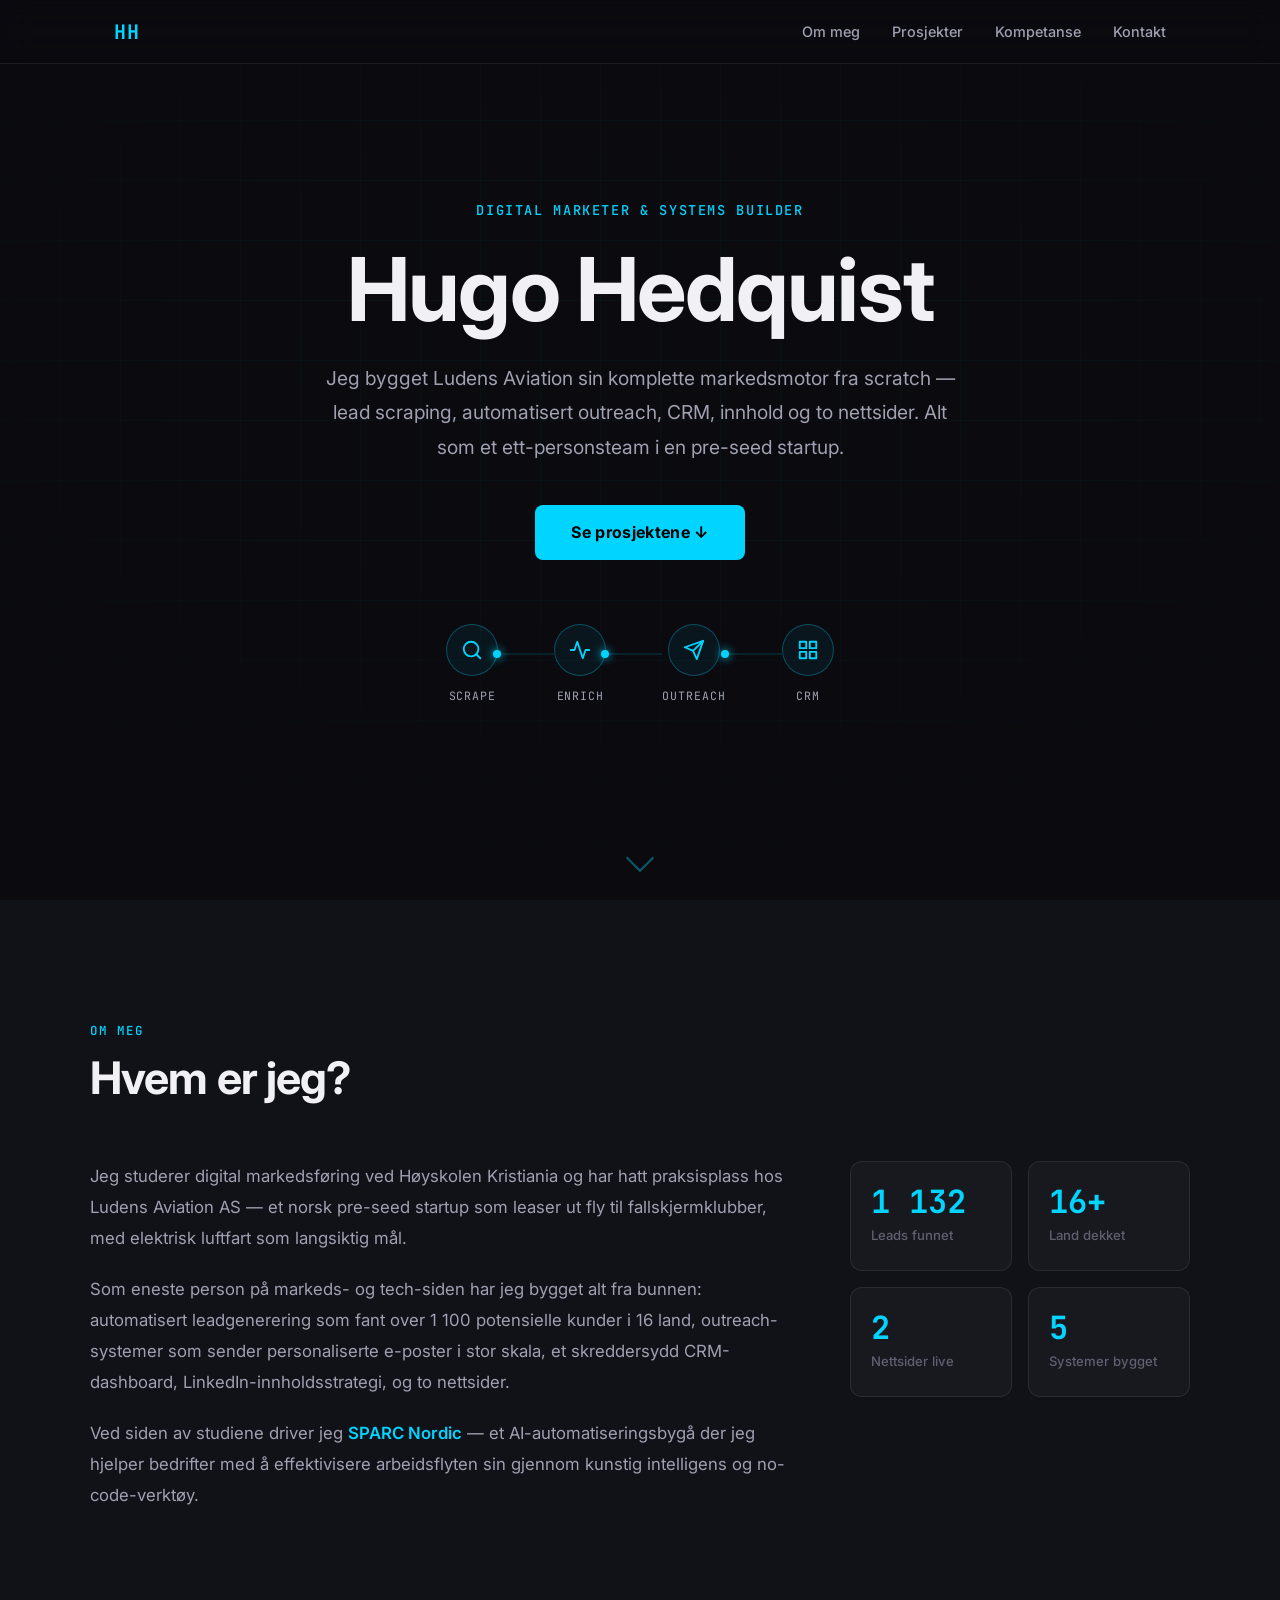
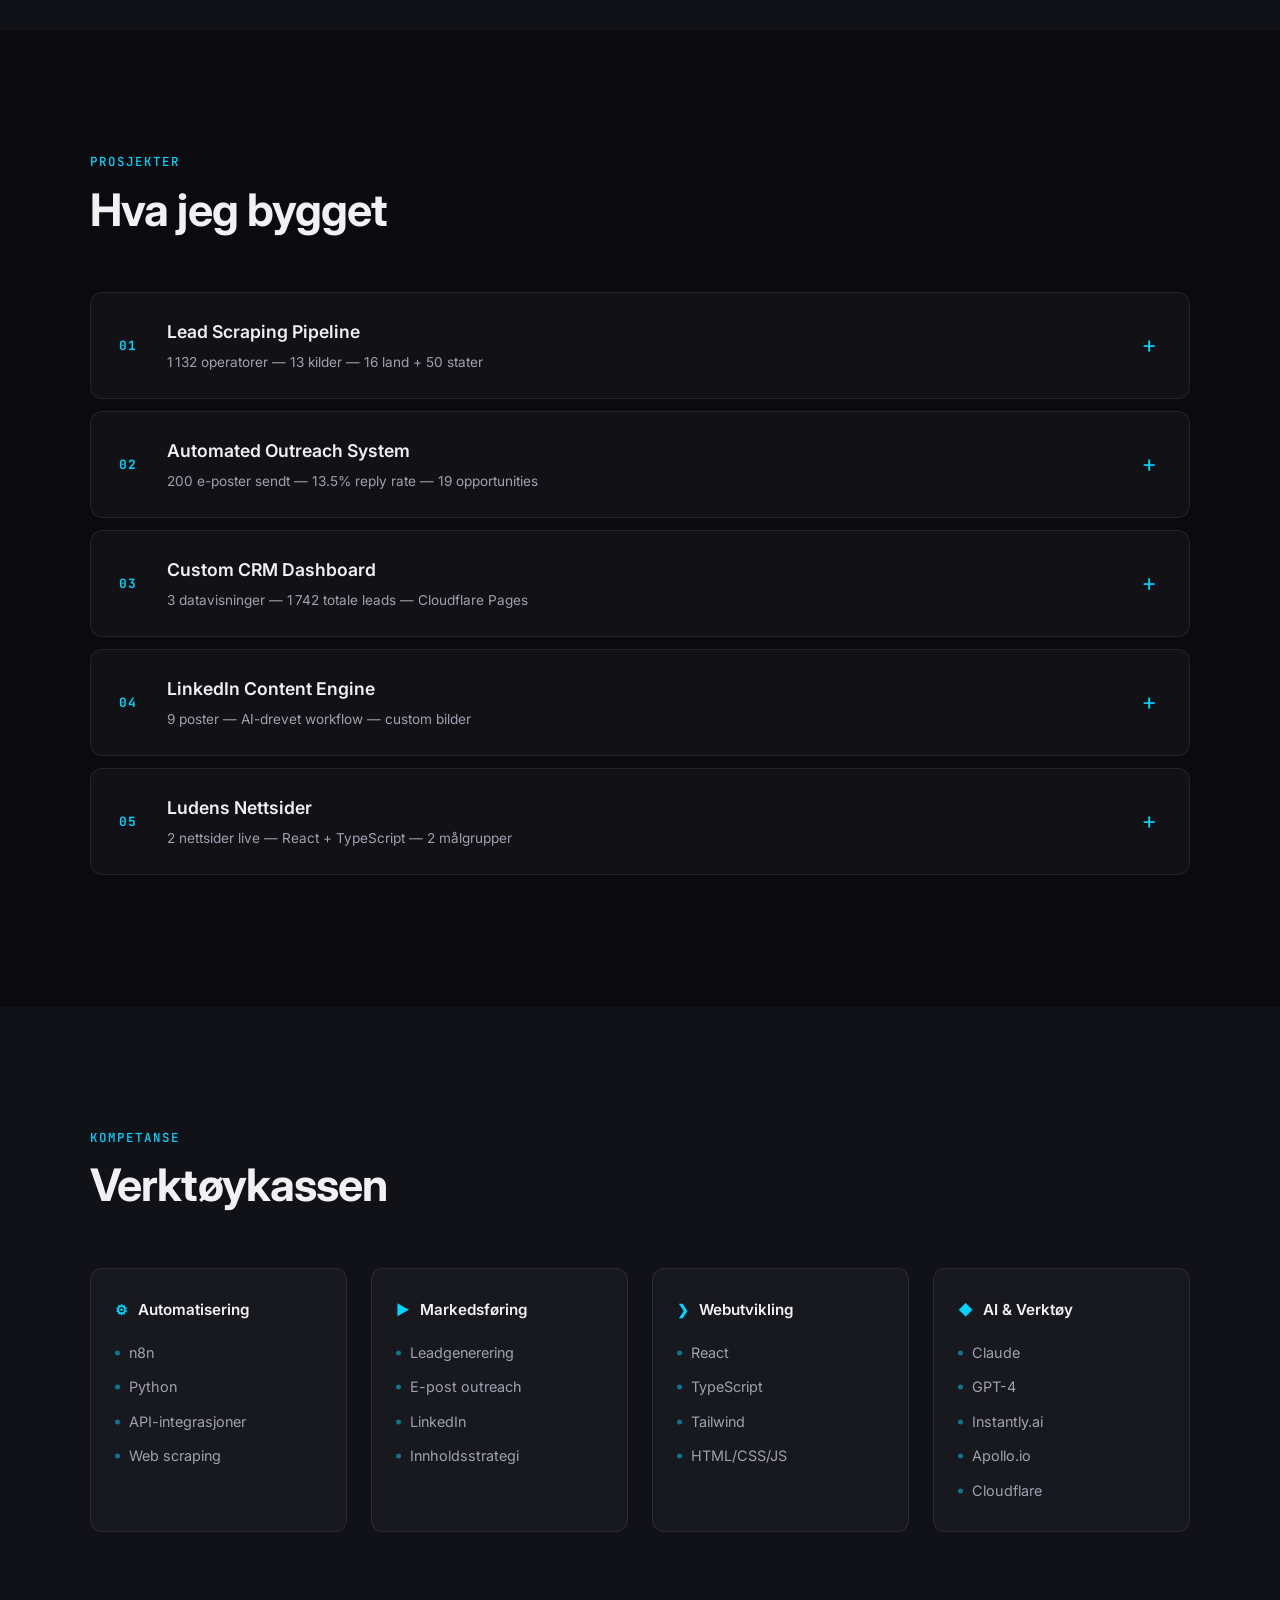
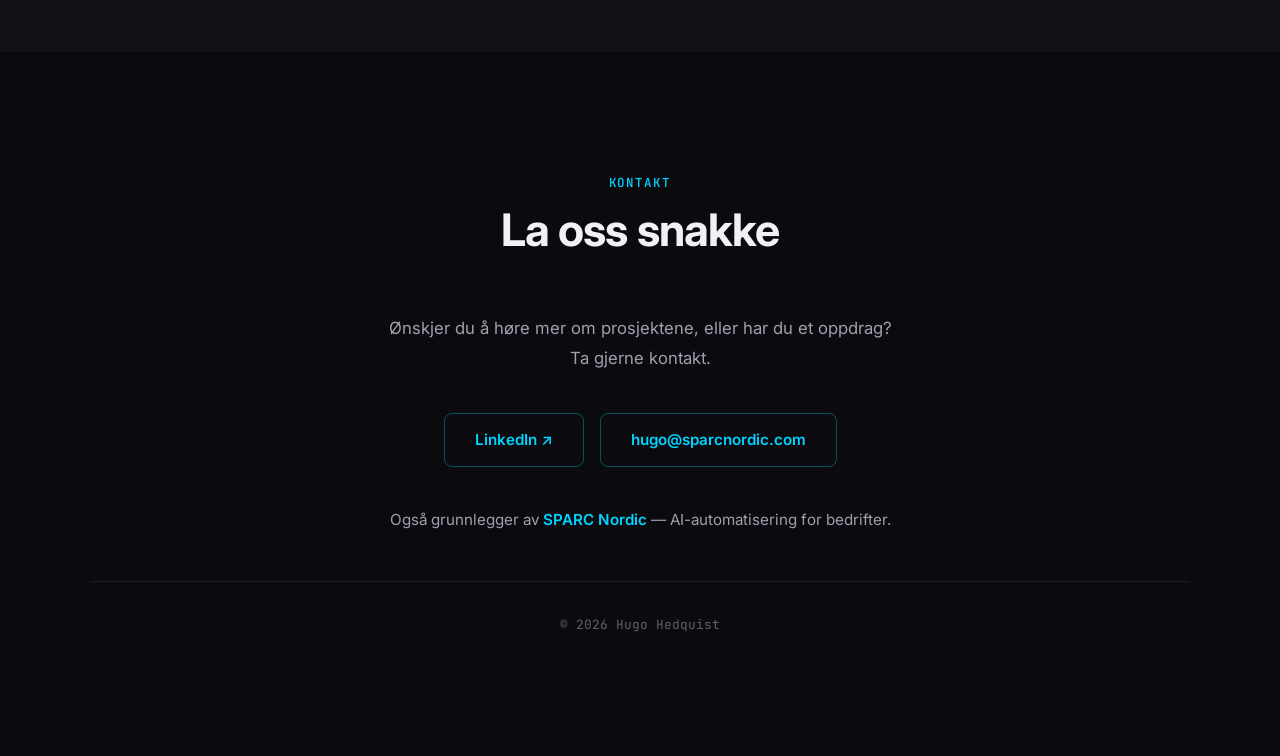
==== commit 7bda16a6: "Add screenshots and update outreach metrics with real data - Added n8n Lead Collector and AutoDraft " ====
--- a/portfolio/index.html
+++ b/portfolio/index.html
@@ -169,6 +169,10 @@
 &#x2713; 16 EU countries + 50 US states
 &#x2713; Priority: 847 Tier A | 285 Tier B</code></pre>
               </div>
+              <div class="case-screenshot">
+                <img src="assets/screenshots/n8n-lead-collector.png" alt="n8n Lead Collector workflow med 15+ noder: Manual Trigger, Apollo Search, Remove Duplicates, AI Pre-Qualification via Claude, MX Check, og Google Sheets-lagring" loading="lazy" />
+                <span class="screenshot-caption">n8n Lead Collector v3 &mdash; AI Pre-Qualified</span>
+              </div>
               <div class="case-details">
                 <div class="case-section">
                   <h3 class="case-section-title">Problem</h3>
@@ -205,7 +209,7 @@
             <span class="case-number">02</span>
             <div class="case-header-text">
               <span class="case-title">Automated Outreach System</span>
-              <span class="case-subtitle">610 leads i pipeline &mdash; 3 kampanjer &mdash; 18 svar</span>
+              <span class="case-subtitle">200 e-poster sendt &mdash; 13.5% reply rate &mdash; 19 opportunities</span>
             </div>
             <span class="case-toggle" aria-hidden="true">+</span>
           </button>
@@ -225,9 +229,21 @@
 &#x251C;&#x2500; Route: EU | NA | Scandi campaign
 &#x2514;&#x2500; Push to Instantly &#x2192; automated follow-up
 
-Campaigns active: 3
-Leads in pipeline: 610
-Replies received: 18</code></pre>
+Campaigns active: 1 (EU)
+Sequences started: 200
+Reply rate: 13.5% (27 replies)
+Opportunities: 19 ($19,000 pipeline)
+Open tracking: Disabled (deliverability)</code></pre>
+              </div>
+              <div class="case-screenshots-row">
+                <div class="case-screenshot">
+                  <img src="assets/screenshots/n8n-outreach-draft.png" alt="n8n AutoDraft Outreach workflow: Read Verified Leads, Filter, Loop, Scrape Website, Claude Research og Draft Email, Save to Sheet" loading="lazy" />
+                  <span class="screenshot-caption">n8n AutoDraft &mdash; AI-personaliserte e-poster</span>
+                </div>
+                <div class="case-screenshot">
+                  <img src="assets/screenshots/instantly-analytics.png" alt="Instantly.ai analytics: 200 sendt, 27 replies (13.5%), 19 opportunities ($19,000)" loading="lazy" />
+                  <span class="screenshot-caption">Instantly.ai &mdash; EU-kampanje analytics</span>
+                </div>
               </div>
               <div class="case-details">
                 <div class="case-section">
@@ -239,9 +255,9 @@
                   <p>Bygget et n8n-workflow koblet til Instantly.ai som automatisk klassifiserer leads, genererer personaliserte e-poster med AI, og sender via tre kampanjer (EU, Nord-Amerika, Skandinavia) med automatisk oppf&#xF8;lging.</p>
                 </div>
                 <div class="case-metrics">
-                  <span class="metric">610 Leads i pipeline</span>
-                  <span class="metric">3 Kampanjer</span>
-                  <span class="metric">18 Svar mottatt</span>
+                  <span class="metric">200 E-poster sendt</span>
+                  <span class="metric">13.5% Reply rate</span>
+                  <span class="metric">19 Opportunities</span>
                 </div>
                 <div class="case-tags">
                   <span class="tag">n8n</span>
--- a/portfolio/css/style.css
+++ b/portfolio/css/style.css
@@ -689,6 +689,53 @@
   border: 1px solid var(--border);
   padding: 4px 10px;
   border-radius: 4px;
+}
+
+/* ====================================================
+   CASE SCREENSHOTS
+   ==================================================== */
+.case-screenshot {
+  margin: 0 24px 16px;
+  border-radius: 8px;
+  overflow: hidden;
+  border: 1px solid var(--border);
+}
+
+.case-screenshot img {
+  width: 100%;
+  height: auto;
+  display: block;
+}
+
+.screenshot-caption {
+  display: block;
+  padding: 8px 12px;
+  font-family: var(--font-mono);
+  font-size: 0.75rem;
+  color: var(--text-muted);
+  background: var(--terminal-bg);
+  border-top: 1px solid var(--border);
+}
+
+.case-screenshots-row {
+  display: grid;
+  grid-template-columns: 1fr 1fr;
+  gap: 12px;
+  margin: 0 24px 16px;
+}
+
+.case-screenshots-row .case-screenshot {
+  margin: 0;
+}
+
+@media (max-width: 768px) {
+  .case-screenshots-row {
+    grid-template-columns: 1fr;
+    margin: 0 16px 12px;
+  }
+  .case-screenshot {
+    margin: 0 16px 12px;
+  }
 }
 
 /* ====================================================
